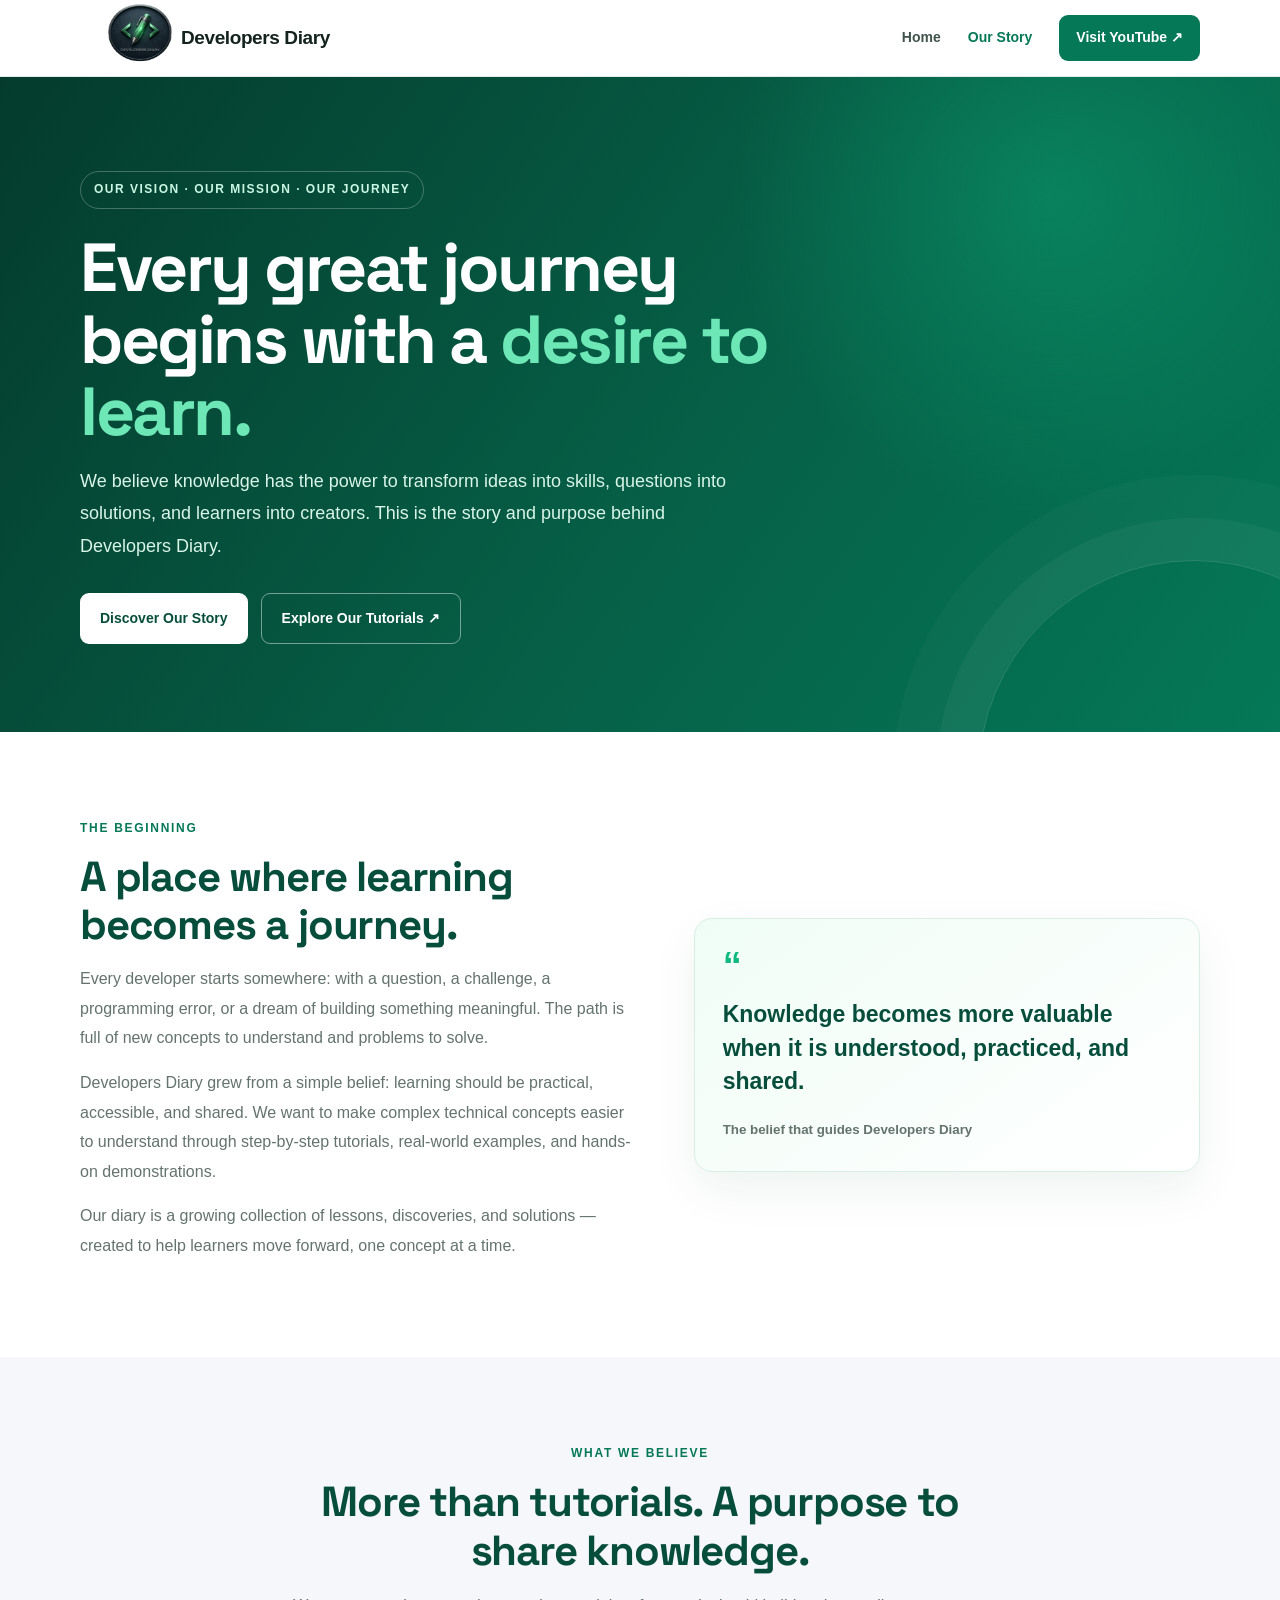
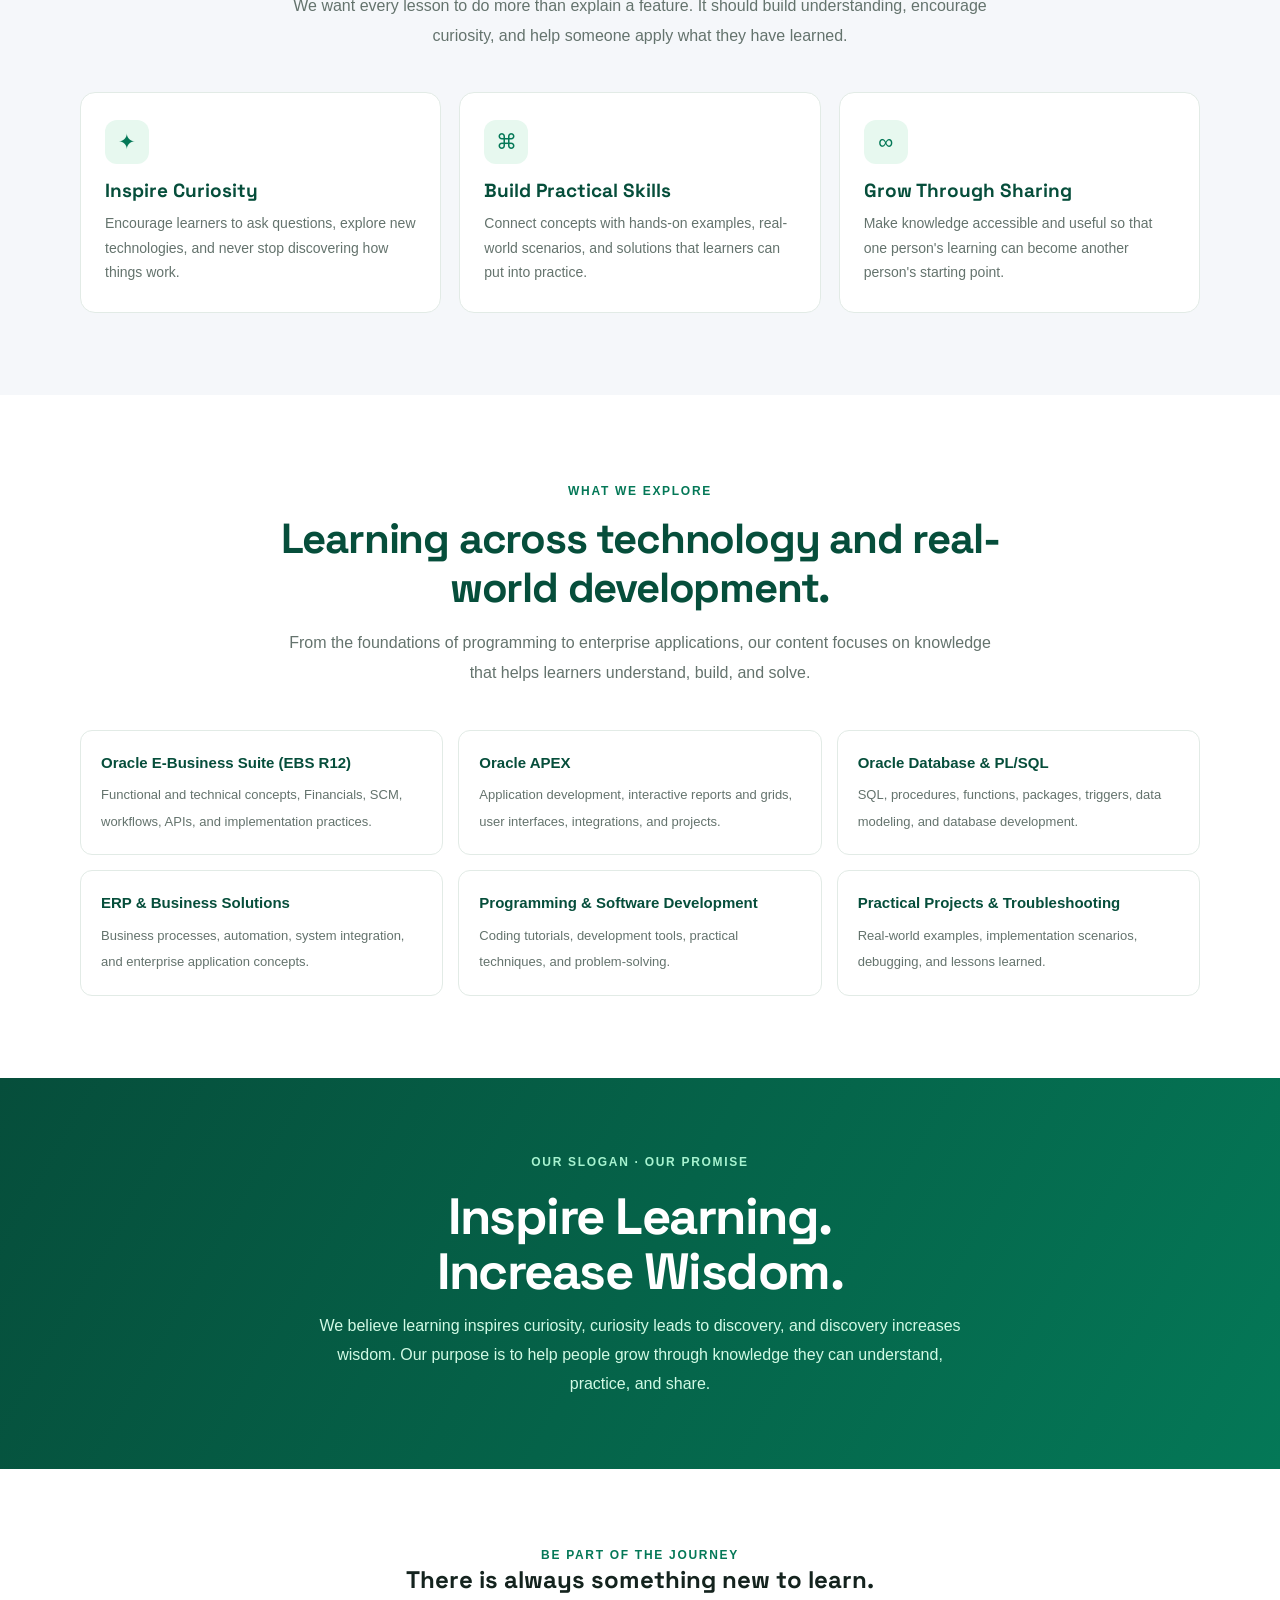
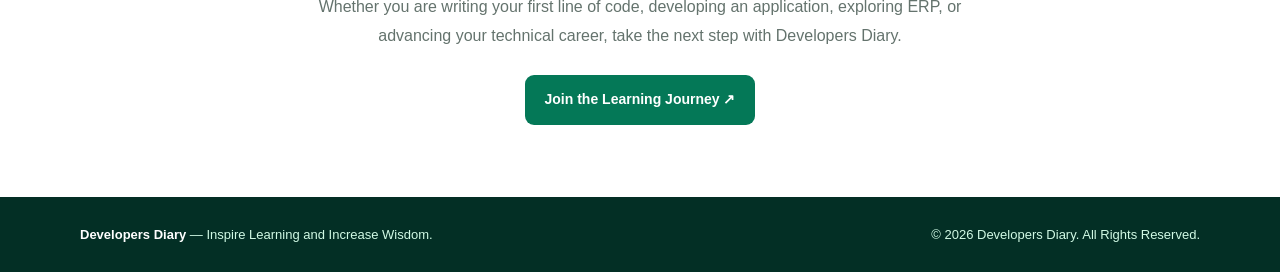
==== our-story.html @ bb360dcc "Add files via upload" ====
<!DOCTYPE html>
<html lang="en">
<head>
  <meta charset="UTF-8">
  <meta name="viewport" content="width=device-width, initial-scale=1.0">
  <meta name="description" content="Discover the story, vision and mission behind Developers Diary — Inspire Learning and Increase Wisdom.">
  <meta name="theme-color" content="#064e3b">
  <title>Our Story | Developers Diary</title>
  <link rel="stylesheet" href="css/style.css">
  <style>
    :root {
      --dd-dark: #064e3b;
      --dd-green: #047857;
      --dd-bright: #10b981;
      --dd-bg: #f5f7fa;
      --dd-ink: #14231e;
      --dd-muted: #64736d;
      --dd-line: #e2ebe6;
      --dd-white: #fff;
    }
    * { box-sizing: border-box; }
    body { margin: 0; font-family: Arial, Helvetica, sans-serif; color: var(--dd-ink); background: var(--dd-white); }
    .story-page a { color: inherit; text-decoration: none; }
    .story-container { width: min(1120px, calc(100% - 40px)); margin: 0 auto; }
    .story-nav { position: sticky; top: 0; z-index: 50; background: rgba(255,255,255,.96); border-bottom: 1px solid var(--dd-line); backdrop-filter: blur(12px); }
    .story-nav-inner { min-height: 76px; display: flex; align-items: center; justify-content: space-between; gap: 24px; }
    .story-brand { display: flex; align-items: center; gap: 11px; font-size: 19px; font-weight: 800; color: var(--dd-dark); letter-spacing: -.4px; }
    .story-brand-mark { width: 39px; height: 39px; display: grid; place-items: center; color: white; border-radius: 12px; background: linear-gradient(135deg,var(--dd-green),var(--dd-bright)); font-size: 19px; }
    .story-links { display: flex; align-items: center; gap: 27px; color: #40534a; font-size: 14px; font-weight: 700; }
    .story-links a:hover, .story-links a.active { color: var(--dd-green); }
    .story-links .story-nav-cta { color: white; background: var(--dd-green); padding: 11px 17px; border-radius: 9px; }
    .story-links .story-nav-cta:hover { color: white; background: var(--dd-dark); }
    .story-menu { display: none; border: 1px solid var(--dd-line); background: white; color: var(--dd-dark); border-radius: 8px; padding: 9px 12px; font-size: 20px; cursor: pointer; }
    .story-hero { position: relative; overflow: hidden; padding: 94px 0 88px; color: white; background: radial-gradient(circle at 82% 18%,rgba(16,185,129,.34),transparent 27%), linear-gradient(125deg,#043b2d 0%,#065f46 54%,#047857 100%); }
    .story-hero:after { content: ""; position: absolute; width: 430px; height: 430px; right: -130px; bottom: -260px; border: 1px solid rgba(255,255,255,.15); border-radius: 50%; box-shadow: 0 0 0 42px rgba(255,255,255,.035),0 0 0 85px rgba(255,255,255,.025); }
    .story-hero-content { position: relative; z-index: 1; max-width: 790px; }
    .story-eyebrow { display: inline-flex; align-items: center; gap: 8px; padding: 8px 13px; border: 1px solid rgba(255,255,255,.25); border-radius: 100px; color: #c9f7e4; font-size: 12px; font-weight: 800; letter-spacing: 1.5px; text-transform: uppercase; }
    .story-hero h1 { margin: 23px 0 17px; max-width: 760px; font-size: clamp(42px,6vw,68px); line-height: 1.06; letter-spacing: -2.5px; }
    .story-hero h1 span { color: #6ee7b7; }
    .story-hero p { max-width: 680px; margin: 0; color: #d9f5e8; font-size: 18px; line-height: 1.8; }
    .story-hero-actions { display: flex; flex-wrap: wrap; gap: 13px; margin-top: 31px; }
    .story-btn { display: inline-flex; align-items: center; justify-content: center; padding: 13px 20px; border-radius: 9px; font-size: 14px; font-weight: 800; transition: .2s ease; }
    .story-btn-primary { color: var(--dd-dark) !important; background: white; }
    .story-btn-primary:hover { transform: translateY(-2px); background: #d1fae5; }
    .story-btn-outline { color: white !important; border: 1px solid rgba(255,255,255,.45); }
    .story-btn-outline:hover { background: rgba(255,255,255,.1); }
    .story-section { padding: 82px 0; }
    .story-section.soft { background: var(--dd-bg); }
    .story-section-head { max-width: 720px; margin: 0 auto 42px; text-align: center; }
    .story-kicker { color: var(--dd-green); font-size: 12px; font-weight: 800; letter-spacing: 1.7px; text-transform: uppercase; }
    .story-section h2 { margin: 12px 0 14px; color: var(--dd-dark); font-size: clamp(29px,4vw,42px); line-height: 1.16; letter-spacing: -1.2px; }
    .story-section-head p, .story-copy p { color: var(--dd-muted); font-size: 16px; line-height: 1.85; }
    .story-intro-grid { display: grid; grid-template-columns: 1.05fr .95fr; gap: 54px; align-items: center; }
    .story-copy h2 { margin-top: 12px; }
    .story-copy p { margin: 0 0 15px; }
    .story-note { padding: 28px; border: 1px solid #d8eee3; border-radius: 18px; background: linear-gradient(145deg,#f0fdf6,#fff); box-shadow: 0 18px 45px rgba(6,78,59,.07); }
    .story-note-mark { color: var(--dd-bright); font-size: 38px; line-height: 1; font-weight: 900; }
    .story-note blockquote { margin: 13px 0 18px; color: var(--dd-dark); font-size: 23px; line-height: 1.45; font-weight: 800; }
    .story-note small { color: var(--dd-muted); font-weight: 700; }
    .story-values { display: grid; grid-template-columns: repeat(3,1fr); gap: 18px; }
    .story-value { padding: 27px 24px; border: 1px solid var(--dd-line); border-radius: 15px; background: white; }
    .story-value-icon { width: 44px; height: 44px; display: grid; place-items: center; margin-bottom: 17px; border-radius: 12px; background: #e7f8ef; color: var(--dd-green); font-size: 21px; }
    .story-value h3 { margin: 0 0 9px; color: var(--dd-dark); font-size: 19px; }
    .story-value p { margin: 0; color: var(--dd-muted); font-size: 14px; line-height: 1.75; }
    .story-areas { display: grid; grid-template-columns: repeat(3,1fr); gap: 15px; }
    .story-area { padding: 20px; border: 1px solid var(--dd-line); border-radius: 12px; background: white; }
    .story-area strong { display: block; margin-bottom: 6px; color: var(--dd-dark); font-size: 15px; }
    .story-area span { color: var(--dd-muted); font-size: 13px; line-height: 1.6; }
    .story-slogan { padding: 70px 20px; text-align: center; color: white; background: linear-gradient(120deg,#064e3b,#047857); }
    .story-slogan .story-kicker { color: #a7f3d0; }
    .story-slogan h2 { margin: 15px 0 13px; color: white; font-size: clamp(32px,5vw,51px); letter-spacing: -1.5px; }
    .story-slogan p { max-width: 650px; margin: 0 auto; color: #d1fae5; font-size: 16px; line-height: 1.8; }
    .story-cta { padding: 72px 0; text-align: center; }
    .story-cta p { max-width: 650px; margin: 0 auto 25px; color: var(--dd-muted); line-height: 1.8; }
    .story-cta .story-btn { color: white; background: var(--dd-green); }
    .story-cta .story-btn:hover { background: var(--dd-dark); transform: translateY(-2px); }
    .story-footer { padding: 27px 0; color: #d1fae5; background: #032f25; }
    .story-footer-inner { display: flex; align-items: center; justify-content: space-between; gap: 18px; font-size: 13px; }
    .story-footer strong { color: white; }
    @media (max-width: 780px) {
      .story-menu { display: block; }
      .story-links { display: none; position: absolute; top: 75px; left: 0; right: 0; padding: 18px 22px 22px; background: white; border-bottom: 1px solid var(--dd-line); flex-direction: column; align-items: stretch; gap: 17px; }
      .story-links.open { display: flex; }
      .story-links .story-nav-cta { text-align: center; }
      .story-hero { padding: 72px 0 70px; }
      .story-intro-grid { grid-template-columns: 1fr; gap: 28px; }
      .story-values, .story-areas { grid-template-columns: 1fr; }
      .story-section { padding: 62px 0; }
      .story-footer-inner { flex-direction: column; text-align: center; }
    }
  </style>
</head>
<body>
<div class="story-page">
  <header class="story-nav">
    <div class="story-container story-nav-inner">
      <a class="story-brand" href="index.html" aria-label="Developers Diary home">
        <span class="brand-mark"><img src="images/logo.png" alt="Company Logo" width="120" height="60"></span>
        <span><strong>Developers</strong> Diary</span>
      </a>
      <button class="story-menu" id="storyMenu" aria-label="Toggle navigation" aria-expanded="false">☰</button>
      <nav class="story-links" id="storyLinks" aria-label="Main navigation">
        <a href="index.html">Home</a>
        <a class="active" href="our-story.html">Our Story</a>
        <a class="story-nav-cta" href="https://www.youtube.com/@DevelopersDiaryOfficial" target="_blank" rel="noopener">Visit YouTube ↗</a>
      </nav>
    </div>
  </header>

  <main>
    <section class="story-hero">
      <div class="story-container">
        <div class="story-hero-content">
          <span class="story-eyebrow">Our Vision · Our Mission · Our Journey</span>
          <h1>Every great journey begins with a <span>desire to learn.</span></h1>
          <p>We believe knowledge has the power to transform ideas into skills, questions into solutions, and learners into creators. This is the story and purpose behind Developers Diary.</p>
          <div class="story-hero-actions">
            <a class="story-btn story-btn-primary" href="#our-journey">Discover Our Story</a>
            <a class="story-btn story-btn-outline" href="https://www.youtube.com/@DevelopersDiaryOfficial" target="_blank" rel="noopener">Explore Our Tutorials ↗</a>
          </div>
        </div>
      </div>
    </section>

    <section class="story-section" id="our-journey">
      <div class="story-container story-intro-grid">
        <div class="story-copy">
          <span class="story-kicker">The beginning</span>
          <h2>A place where learning becomes a journey.</h2>
          <p>Every developer starts somewhere: with a question, a challenge, a programming error, or a dream of building something meaningful. The path is full of new concepts to understand and problems to solve.</p>
          <p>Developers Diary grew from a simple belief: learning should be practical, accessible, and shared. We want to make complex technical concepts easier to understand through step-by-step tutorials, real-world examples, and hands-on demonstrations.</p>
          <p>Our diary is a growing collection of lessons, discoveries, and solutions — created to help learners move forward, one concept at a time.</p>
        </div>
        <aside class="story-note">
          <div class="story-note-mark">“</div>
          <blockquote>Knowledge becomes more valuable when it is understood, practiced, and shared.</blockquote>
          <small>The belief that guides Developers Diary</small>
        </aside>
      </div>
    </section>

    <section class="story-section soft">
      <div class="story-container">
        <div class="story-section-head">
          <span class="story-kicker">What we believe</span>
          <h2>More than tutorials. A purpose to share knowledge.</h2>
          <p>We want every lesson to do more than explain a feature. It should build understanding, encourage curiosity, and help someone apply what they have learned.</p>
        </div>
        <div class="story-values">
          <article class="story-value">
            <div class="story-value-icon">✦</div>
            <h3>Inspire Curiosity</h3>
            <p>Encourage learners to ask questions, explore new technologies, and never stop discovering how things work.</p>
          </article>
          <article class="story-value">
            <div class="story-value-icon">⌘</div>
            <h3>Build Practical Skills</h3>
            <p>Connect concepts with hands-on examples, real-world scenarios, and solutions that learners can put into practice.</p>
          </article>
          <article class="story-value">
            <div class="story-value-icon">∞</div>
            <h3>Grow Through Sharing</h3>
            <p>Make knowledge accessible and useful so that one person's learning can become another person's starting point.</p>
          </article>
        </div>
      </div>
    </section>

    <section class="story-section">
      <div class="story-container">
        <div class="story-section-head">
          <span class="story-kicker">What we explore</span>
          <h2>Learning across technology and real-world development.</h2>
          <p>From the foundations of programming to enterprise applications, our content focuses on knowledge that helps learners understand, build, and solve.</p>
        </div>
        <div class="story-areas">
          <div class="story-area"><strong>Oracle E-Business Suite (EBS R12)</strong><span>Functional and technical concepts, Financials, SCM, workflows, APIs, and implementation practices.</span></div>
          <div class="story-area"><strong>Oracle APEX</strong><span>Application development, interactive reports and grids, user interfaces, integrations, and projects.</span></div>
          <div class="story-area"><strong>Oracle Database &amp; PL/SQL</strong><span>SQL, procedures, functions, packages, triggers, data modeling, and database development.</span></div>
          <div class="story-area"><strong>ERP &amp; Business Solutions</strong><span>Business processes, automation, system integration, and enterprise application concepts.</span></div>
          <div class="story-area"><strong>Programming &amp; Software Development</strong><span>Coding tutorials, development tools, practical techniques, and problem-solving.</span></div>
          <div class="story-area"><strong>Practical Projects &amp; Troubleshooting</strong><span>Real-world examples, implementation scenarios, debugging, and lessons learned.</span></div>
        </div>
      </div>
    </section>

    <section class="story-slogan">
      <div class="story-container">
        <span class="story-kicker">Our slogan · Our promise</span>
        <h2>Inspire Learning.<br>Increase Wisdom.</h2>
        <p>We believe learning inspires curiosity, curiosity leads to discovery, and discovery increases wisdom. Our purpose is to help people grow through knowledge they can understand, practice, and share.</p>
      </div>
    </section>

    <section class="story-cta">
      <div class="story-container">
        <span class="story-kicker">Be part of the journey</span>
        <h2>There is always something new to learn.</h2>
        <p>Whether you are writing your first line of code, developing an application, exploring ERP, or advancing your technical career, take the next step with Developers Diary.</p>
        <a class="story-btn" href="https://www.youtube.com/@DevelopersDiaryOfficial" target="_blank" rel="noopener">Join the Learning Journey ↗</a>
      </div>
    </section>
  </main>

  <footer class="story-footer">
    <div class="story-container story-footer-inner">
      <div><strong>Developers Diary</strong> — Inspire Learning and Increase Wisdom.</div>
      <div>© 2026 Developers Diary. All Rights Reserved.</div>
    </div>
  </footer>
</div>
<script>
  const storyMenu = document.getElementById('storyMenu');
  const storyLinks = document.getElementById('storyLinks');
  storyMenu.addEventListener('click', () => {
    const isOpen = storyLinks.classList.toggle('open');
    storyMenu.setAttribute('aria-expanded', String(isOpen));
    storyMenu.textContent = isOpen ? '×' : '☰';
  });
  storyLinks.querySelectorAll('a').forEach(link => {
    link.addEventListener('click', () => {
      storyLinks.classList.remove('open');
      storyMenu.setAttribute('aria-expanded', 'false');
      storyMenu.textContent = '☰';
    });
  });
</script>
</body>
</html>
---- css/style.css ----
@import url('https://fonts.googleapis.com/css2?family=Inter:wght@400;500;600;700;800&family=Space+Grotesk:wght@500;600;700&display=swap');
:root{--green-950:#022c22;--green-900:#064e3b;--green-800:#065f46;--green:#047857;--emerald:#10b981;--mint:#d1fae5;--bg:#f6faf8;--ink:#10221d;--muted:#64756f;--line:#dce9e4;--white:#fff;--shadow:0 20px 60px rgba(6,78,59,.10)}
*{box-sizing:border-box}html{scroll-behavior:smooth}body{margin:0;font-family:Inter,Arial,sans-serif;color:var(--ink);background:var(--bg);line-height:1.65}a{color:inherit;text-decoration:none}.container{width:min(1160px,calc(100% - 40px));margin:auto}
.site-header{position:sticky;top:0;z-index:50;background:rgba(246,250,248,.84);backdrop-filter:blur(18px);border-bottom:1px solid rgba(220,233,228,.8)}.navbar{height:76px;display:flex;align-items:center;gap:28px}.brand{display:flex;align-items:center;gap:10px;font-size:18px;white-space:nowrap}.brand strong{font-weight:800}
.brand-mark{
margin-right:-30px;
/*display:grid;place-items:center;width:38px;height:38px;border-radius:12px;background:linear-gradient(135deg,var(--emerald),var(--green-900));color:#fff;font-family:"Space Grotesk";font-weight:700;font-size:13px;box-shadow:0 8px 22px rgba(16,185,129,.25)*/
}

.nav-links{display:flex;gap:25px;margin-left:auto}.nav-links a{font-size:14px;font-weight:600;color:#52635e}.nav-links a:hover{color:var(--green)}.nav-cta,.btn{display:inline-flex;align-items:center;justify-content:center;gap:9px;border-radius:10px;padding:12px 18px;font-size:14px;font-weight:700}.nav-cta{background:var(--green-900);color:#fff}.menu-toggle{display:none;background:none;border:0;font-size:25px;color:var(--green-900)}
.hero{position:relative;overflow:hidden;background:linear-gradient(135deg,#f7fbf9 0%,#edf8f3 52%,#e8f7f0 100%);padding:95px 0 75px}.hero-glow{position:absolute;border-radius:50%;filter:blur(2px);opacity:.55}.glow-one{width:430px;height:430px;background:rgba(16,185,129,.13);right:-100px;top:-170px}.glow-two{width:300px;height:300px;background:rgba(6,95,70,.10);left:-150px;bottom:-180px}.hero-grid{display:grid;grid-template-columns:1.02fr .98fr;gap:70px;align-items:center;position:relative}.eyebrow,.section-kicker{font-size:12px;font-weight:800;letter-spacing:1.8px;color:var(--green);display:inline-flex;align-items:center;gap:8px}.eyebrow span{width:7px;height:7px;background:var(--emerald);border-radius:50%;box-shadow:0 0 0 6px rgba(16,185,129,.12)}h1,h2,h3{font-family:"Space Grotesk",sans-serif;line-height:1.08;margin:0}.hero h1{font-size:clamp(58px,7vw,86px);letter-spacing:-4px;margin:20px 0}.hero h1 em,h2 span{color:var(--emerald);font-style:normal}.hero-text{font-size:18px;color:var(--muted);max-width:650px}.hero-actions{display:flex;gap:12px;margin:30px 0}.btn-primary{background:var(--green-900);color:#fff;box-shadow:0 10px 25px rgba(6,78,59,.18)}.btn-primary:hover{background:var(--green)}.btn-ghost{border:1px solid #bcd2c9;background:rgba(255,255,255,.55);color:var(--green-900)}.hero-stats{display:flex;gap:35px;margin-top:42px}.hero-stats div{display:flex;flex-direction:column}.hero-stats strong{font-family:"Space Grotesk";font-size:25px}.hero-stats span{font-size:11px;color:var(--muted);text-transform:uppercase;letter-spacing:1px}.hero-card-wrap{position:relative;padding:25px}.code-card{background:linear-gradient(145deg,#073b2f,#021e18);border:1px solid rgba(52,211,153,.2);border-radius:24px;box-shadow:0 35px 70px rgba(2,44,34,.24);overflow:hidden;transform:rotate(1.5deg)}.code-head{padding:15px 20px;border-bottom:1px solid rgba(255,255,255,.08);color:#8ba9a0;font-size:11px;display:flex;justify-content:space-between}.dots{color:#4ade80;word-spacing:3px}.code-card pre{padding:30px 28px;margin:0;min-height:270px;color:#cde9df;font:14px/2 "SFMono-Regular",Consolas,monospace}.kw{color:#6ee7b7}.fn{color:#93c5fd}.str{color:#fde68a}.code-result{padding:14px 20px;background:rgba(16,185,129,.08);color:#91c9b6;font-size:12px}.pulse{display:inline-block;width:7px;height:7px;border-radius:50%;background:#34d399;margin-right:7px}.floating-chip{position:absolute;padding:10px 14px;border:1px solid rgba(255,255,255,.65);background:rgba(255,255,255,.76);backdrop-filter:blur(14px);border-radius:12px;box-shadow:0 12px 30px rgba(6,78,59,.10);font-size:12px;font-weight:800;color:var(--green-900)}.chip-top{top:0;right:-5px}.chip-bottom{bottom:5px;left:-8px}
.trust-bar{background:var(--green-950);color:#b8d8cd}.trust-inner{min-height:68px;display:flex;align-items:center;justify-content:space-between;gap:20px;font-size:11px;letter-spacing:1.3px}.trust-inner b{color:#e3f5ef;font-size:10px}
.section{padding:100px 0}.section-heading{display:flex;align-items:end;justify-content:space-between;gap:30px;margin-bottom:45px}.section-heading.centered{display:block;text-align:center}.section-heading h2{font-size:clamp(34px,4vw,50px);letter-spacing:-2px;margin-top:12px}.section-heading p{max-width:650px;margin:18px auto 0;color:var(--muted)}.text-link{color:var(--green);font-weight:800;font-size:13px}.feature-grid{display:grid;grid-template-columns:2fr 1fr;gap:18px}.feature-card{padding:30px;border:1px solid var(--line);background:#fff;border-radius:20px;box-shadow:var(--shadow)}.feature-card.large{grid-row:span 2;background:linear-gradient(145deg,#edf9f4,#fff)}.card-icon{font-size:30px;color:var(--emerald);margin-bottom:22px}.tag,.tutorial-body>span{font-size:10px;font-weight:800;letter-spacing:1.5px;color:var(--green)}.feature-card h3{font-size:26px;margin:9px 0}.feature-card p,.tutorial-body p,.service p,.about-section p{color:var(--muted);font-size:14px}.feature-card a,.tutorial-body a{color:var(--green);font-size:13px;font-weight:800}.tutorial-grid{display:grid;grid-template-columns:repeat(3,1fr);gap:18px;margin-top:18px}.tutorial-card{background:#fff;border:1px solid var(--line);border-radius:18px;overflow:hidden}.thumb{height:185px;padding:25px;display:flex;flex-direction:column;justify-content:space-between;color:#fff;background:linear-gradient(135deg,#064e3b,#10b981)}.thumb.t2{background:linear-gradient(135deg,#073b2f,#168b6b)}.thumb.t3{background:linear-gradient(135deg,#022c22,#047857)}.thumb span{font-size:10px;letter-spacing:1.5px;font-weight:800;opacity:.8}.thumb strong{font:700 28px/1.05 "Space Grotesk"}.tutorial-body{padding:20px}.tutorial-body h3{font-size:19px;margin:5px 0}.tutorial-body p{font-size:13px;margin:7px 0 15px}
.courses-section{background:#edf7f3}.course-card{display:grid;grid-template-columns:1.7fr .8fr;background:#fff;border:1px solid var(--line);border-radius:24px;overflow:hidden;box-shadow:var(--shadow)}.course-main{padding:45px}.course-badge{display:inline-block;padding:6px 10px;border-radius:6px;background:var(--mint);color:var(--green-900);font-size:10px;font-weight:900;letter-spacing:1px}.course-main h3{font-size:34px;margin:18px 0 8px}.course-main>p{color:var(--muted)}.check-list{display:grid;grid-template-columns:1fr 1fr;gap:12px 25px;margin-top:25px;font-size:13px;color:#46625a}.course-side{background:var(--green-950);color:#fff;padding:45px;display:flex;flex-direction:column;justify-content:center}.price-note{font-size:10px;letter-spacing:1.6px;color:#6ee7b7;font-weight:800}.course-side strong{font:700 35px/1.05 "Space Grotesk";margin:12px 0}.course-side p{color:#b4cec4;font-size:13px}.course-side .btn{margin-top:10px}
.services-grid{display:grid;grid-template-columns:repeat(4,1fr);gap:16px}.service{padding:28px;background:#fff;border:1px solid var(--line);border-radius:18px}.service>span{font:700 12px "Space Grotesk";color:var(--emerald)}.service h3{font-size:21px;margin:18px 0 8px}.about-section{background:#fff}.about-grid{display:grid;grid-template-columns:.75fr 1.25fr;gap:90px;align-items:center}.about-mark{height:360px;display:grid;place-items:center;position:relative}
.about-logo{
    width: 170px;
    height: 170px;
    border-radius: 45px;

    background-image:  url("../images/logo.png"), linear-gradient(135deg, var(--green-950), var(--emerald));

    background-size: cover;
    background-position: center;
    background-repeat: no-repeat;

    box-shadow: 0 30px 70px rgba(6, 78, 59, .25);
    position: relative;
    z-index: 2;
width:170px;height:170px;border-radius:45px;
display:grid;place-items:center;color:#fff;font:700 48px "Space Grotesk";box-shadow:0 30px 70px rgba(6,78,59,.25);position:relative;z-index:2}.orbit{position:absolute;border:1px solid #b9ddd0;border-radius:50%;width:280px;height:180px;transform:rotate(30deg)
}

.orbit-b{width:320px;height:210px;transform:rotate(-25deg);border-color:#d7ebe4}.about-grid h2{font-size:48px;margin:12px 0 20px}.mini-points{display:flex;gap:20px;flex-wrap:wrap;margin-top:25px;font-size:12px;font-weight:700;color:var(--green)}
.contact-section{padding-top:20px}.contact-card{border-radius:25px;padding:55px;background:linear-gradient(135deg,#063d2e,#087a5a);color:#fff;display:flex;align-items:center;justify-content:space-between;gap:40px;box-shadow:0 30px 70px rgba(6,78,59,.2)}.contact-card .section-kicker{color:#8af0c7}.contact-card h2{font-size:42px;margin:12px 0}.contact-card p{color:#bfe2d6;max-width:600px}.contact-actions{display:flex;flex-direction:column;gap:10px;min-width:190px}.contact-actions .btn-primary{background:#fff;color:var(--green-900)}.contact-actions .btn-ghost{border-color:#5eaa91;color:#fff;background:transparent}
.footer{background:#021e18;color:#9fc0b5;padding:55px 0 20px}.footer-grid{display:grid;grid-template-columns:2fr 1fr 1fr;gap:50px}.footer .brand{color:#fff}.footer p{font-size:13px}.footer h4{color:#fff;margin:0 0 15px}.footer-grid>div:not(:first-child){display:flex;flex-direction:column;gap:8px;font-size:13px}.footer-grid a:hover{color:#fff}.footer-bottom{border-top:1px solid rgba(255,255,255,.08);margin-top:45px;padding-top:18px;display:flex;justify-content:space-between;font-size:11px}
@media(max-width:900px){.nav-links{display:none}.nav-cta{display:none}.menu-toggle{display:block;margin-left:auto}.navbar.mobile-open .nav-links{display:flex;position:absolute;top:76px;left:0;right:0;background:#fff;padding:20px;flex-direction:column;gap:15px;border-bottom:1px solid var(--line)}.hero-grid,.about-grid{grid-template-columns:1fr;gap:45px}.hero-card-wrap{max-width:650px;margin:auto}.services-grid{grid-template-columns:1fr 1fr}.course-card{grid-template-columns:1fr}.contact-card{flex-direction:column;align-items:flex-start}.feature-grid{grid-template-columns:1fr}.feature-card.large{grid-row:auto}.tutorial-grid{grid-template-columns:1fr 1fr}}
@media(max-width:600px){.container{width:min(100% - 28px,1160px)}.hero{padding:70px 0 55px}.hero h1{font-size:58px}.hero-text{font-size:16px}.hero-stats{gap:18px}.hero-stats strong{font-size:21px}.hero-stats span{font-size:9px}.code-card pre{font-size:11px;padding:20px;min-height:230px}.chip-top{right:-2px}.chip-bottom{left:-2px}.trust-inner{overflow:hidden;justify-content:flex-start;white-space:nowrap}.trust-inner b:nth-of-type(n+3){display:none}.section{padding:70px 0}.section-heading{display:block}.text-link{display:inline-block;margin-top:20px}.tutorial-grid,.services-grid{grid-template-columns:1fr}.course-main,.course-side{padding:30px}.check-list{grid-template-columns:1fr}.about-grid{gap:20px}.about-mark{height:300px}.about-logo{width:135px;height:135px;font-size:38px}.about-grid h2{font-size:38px}.contact-card{padding:35px 25px}.contact-card h2{font-size:34px}.footer-grid{grid-template-columns:1fr 1fr}.footer-grid>div:first-child{grid-column:1/-1}.footer-bottom{flex-direction:column;gap:6px}}
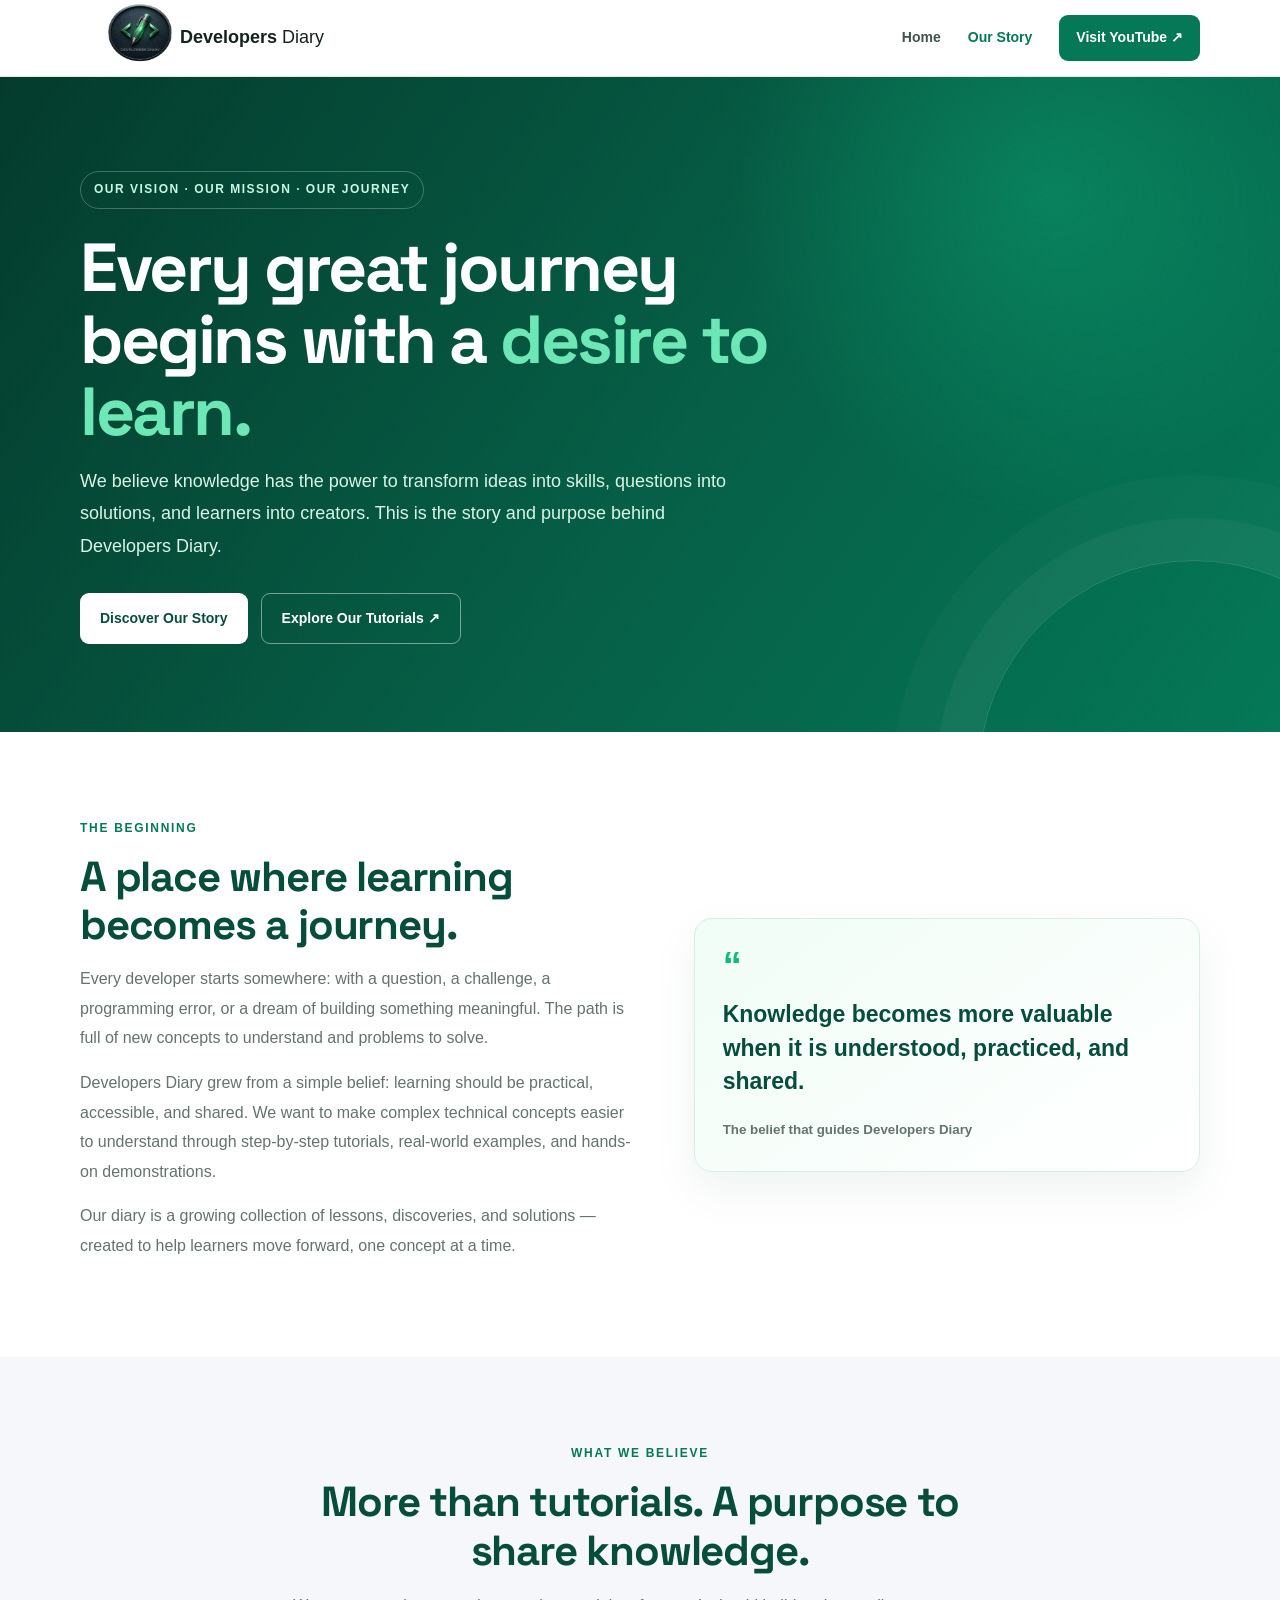
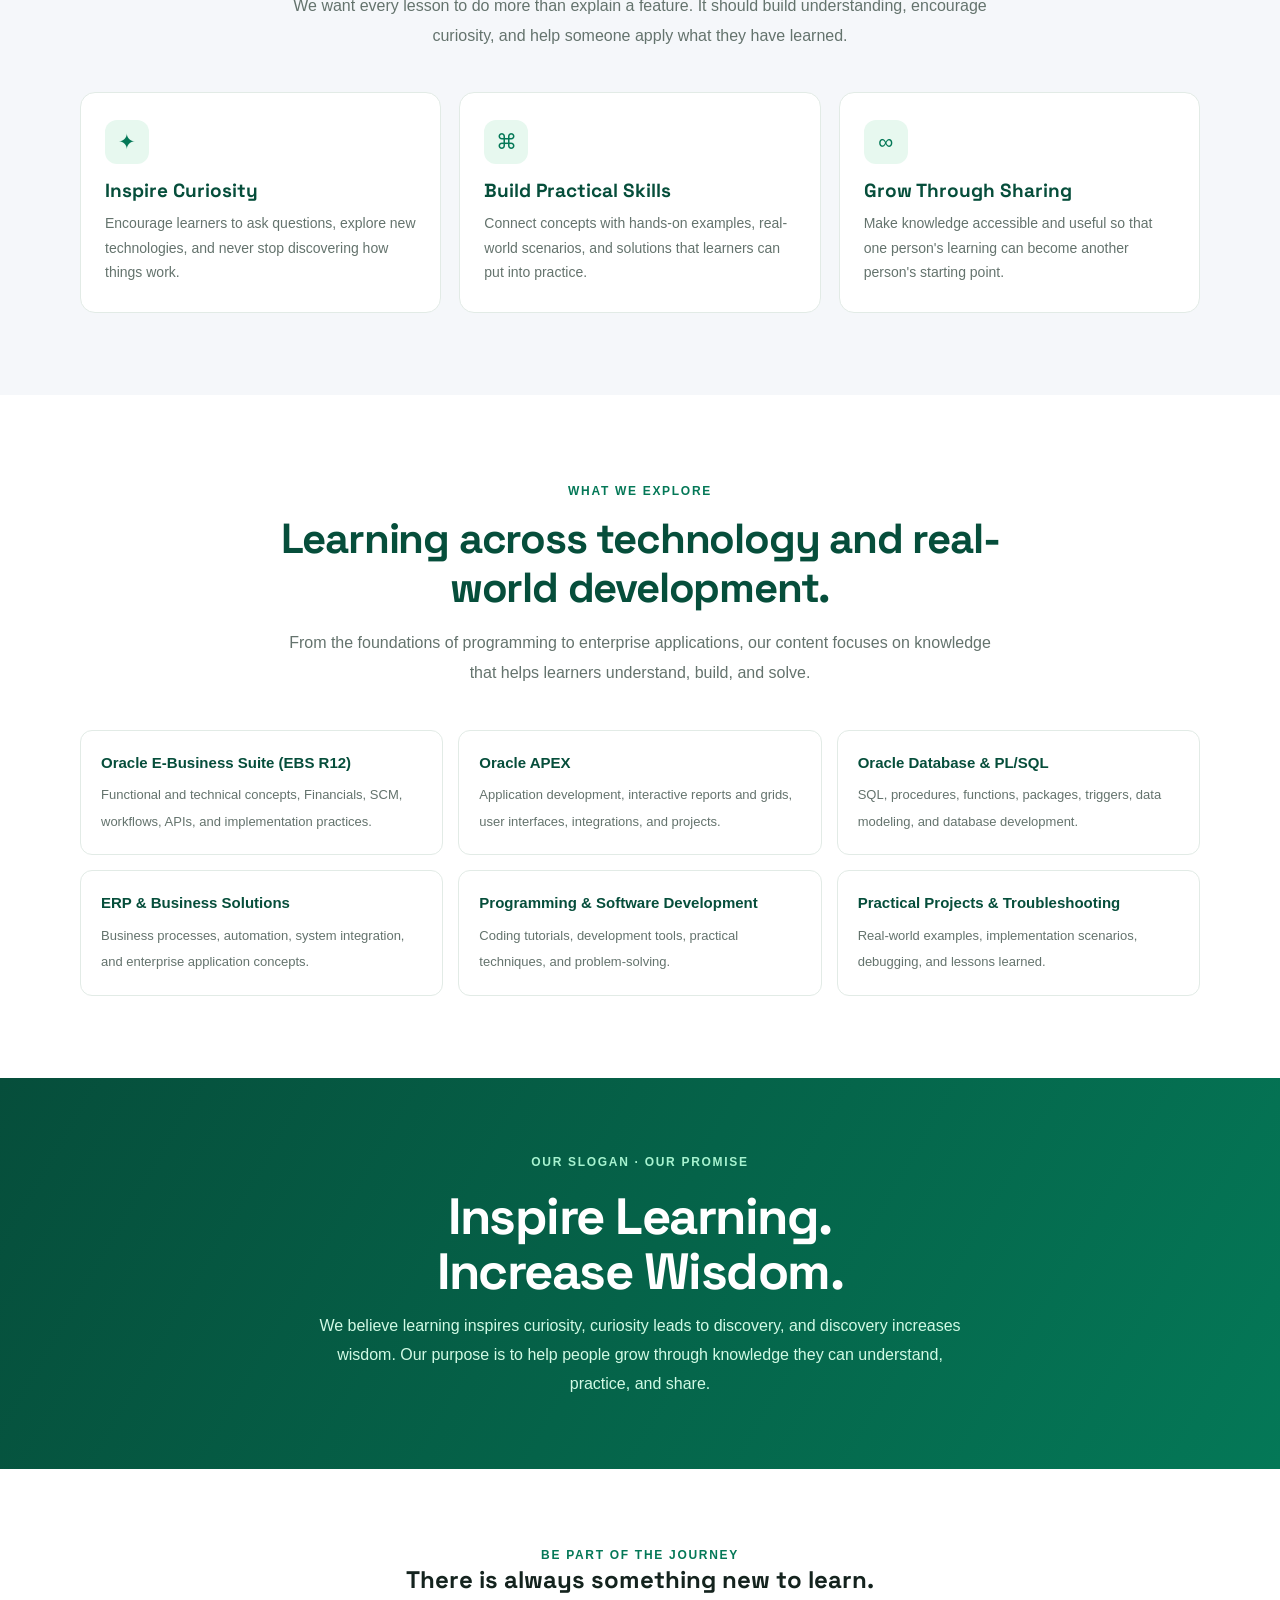
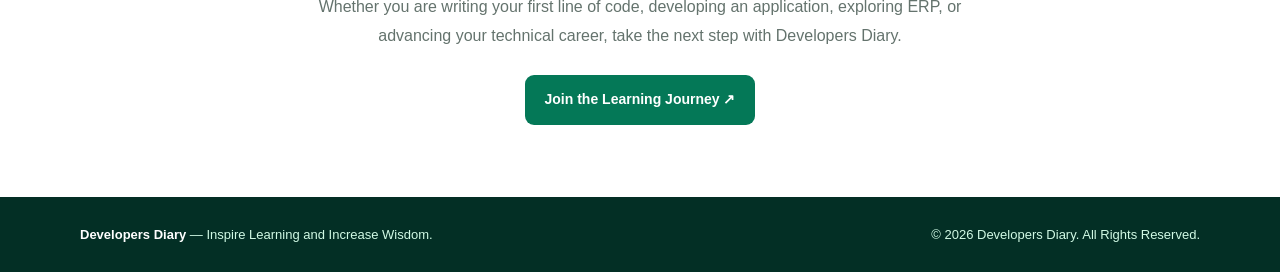
==== commit b4f96e37: "Update our-story.html" ====
--- a/our-story.html
+++ b/our-story.html
@@ -94,7 +94,7 @@
 <div class="story-page">
   <header class="story-nav">
     <div class="story-container story-nav-inner">
-      <a class="story-brand" href="index.html" aria-label="Developers Diary home">
+      <a class="brand" href="index.html" aria-label="Developers Diary home">
         <span class="brand-mark"><img src="images/logo.png" alt="Company Logo" width="120" height="60"></span>
         <span><strong>Developers</strong> Diary</span>
       </a>
